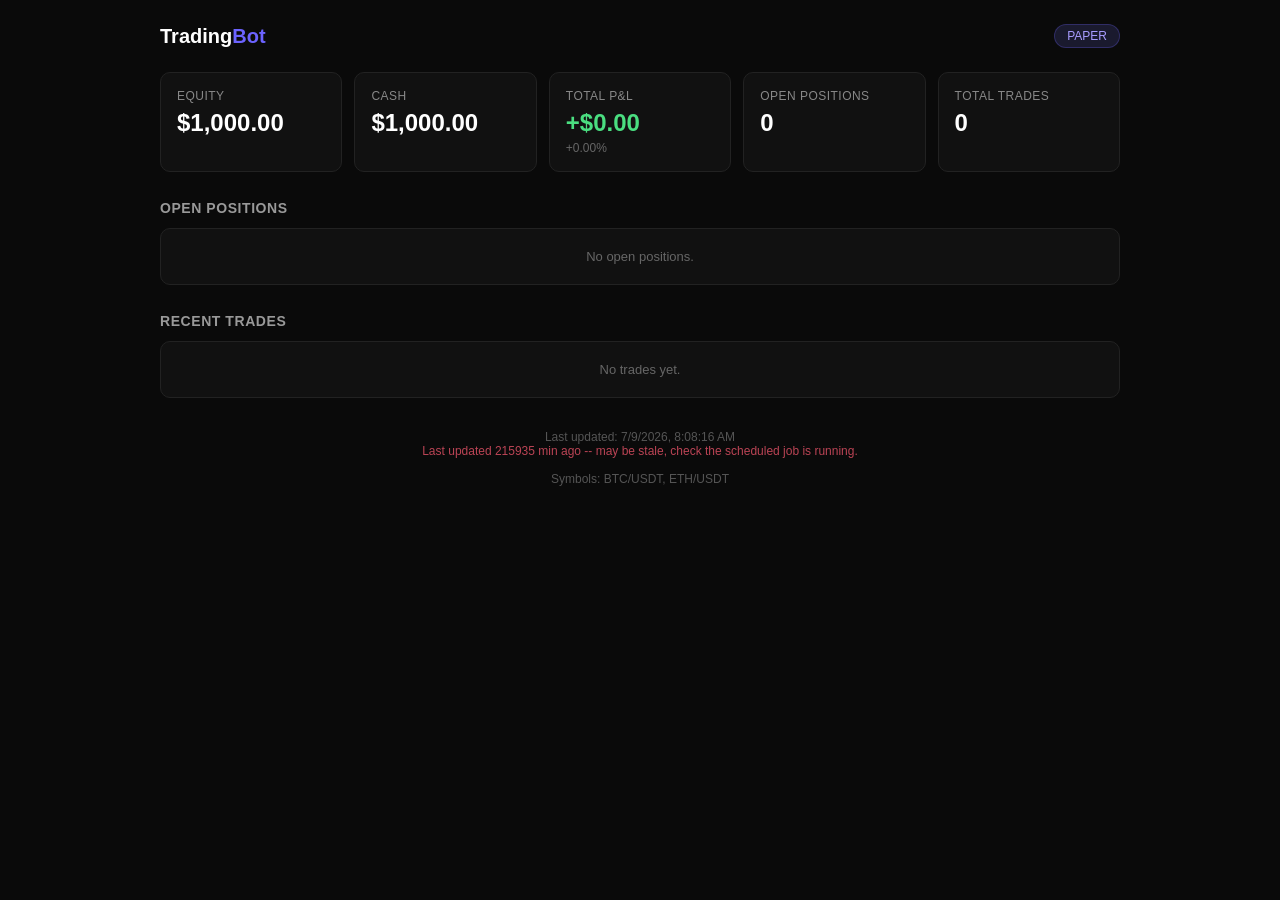
==== trading-bot/index.html @ ac1a1be2 "Update trading bot dashboard [skip ci]" ====
<!DOCTYPE html>
<html lang="en">
<head>
<meta charset="UTF-8">
<meta name="viewport" content="width=device-width, initial-scale=1.0">
<title>Trading Bot Dashboard</title>
<style>
  * { box-sizing: border-box; margin: 0; padding: 0; }
  body {
    font-family: -apple-system, BlinkMacSystemFont, 'Segoe UI', sans-serif;
    background: #0a0a0a; color: #e0e0e0; min-height: 100vh; padding: 24px;
  }
  .wrap { max-width: 960px; margin: 0 auto; }
  header { display: flex; align-items: center; justify-content: space-between; margin-bottom: 24px; flex-wrap: wrap; gap: 12px; }
  h1 { font-size: 20px; font-weight: 800; color: #fff; }
  h1 span { color: #6c63ff; }
  .badge { font-size: 12px; padding: 4px 12px; border-radius: 20px; border: 1px solid #333; color: #999; }
  .badge.paper { background: #1a1a2e; border-color: #6c63ff44; color: #a89cff; }
  .badge.live { background: #2e1a1a; border-color: #ff6c6c44; color: #ff9c9c; }
  .badge.paused { background: #2e2a1a; border-color: #ffcc6c44; color: #ffdc9c; }
  .badge.tripped { background: #2e1a1a; border-color: #ff6c6c44; color: #ff9c9c; }
  .stale { font-size: 12px; color: #b45; }

  .tiles { display: grid; grid-template-columns: repeat(auto-fit, minmax(160px, 1fr)); gap: 12px; margin-bottom: 28px; }
  .tile { background: #111; border: 1px solid #222; border-radius: 10px; padding: 16px; }
  .tile .label { font-size: 12px; color: #888; margin-bottom: 6px; text-transform: uppercase; letter-spacing: 0.04em; }
  .tile .value { font-size: 24px; font-weight: 700; color: #fff; }
  .tile .value.pos { color: #4ade80; }
  .tile .value.neg { color: #f87171; }
  .tile .sub { font-size: 12px; color: #666; margin-top: 4px; }

  h2 { font-size: 14px; color: #999; text-transform: uppercase; letter-spacing: 0.04em; margin: 28px 0 12px; }
  table { width: 100%; border-collapse: collapse; background: #111; border: 1px solid #222; border-radius: 10px; overflow: hidden; }
  th, td { text-align: left; padding: 10px 14px; font-size: 13px; border-bottom: 1px solid #1c1c1c; }
  th { color: #888; font-weight: 600; font-size: 11px; text-transform: uppercase; letter-spacing: 0.03em; }
  tr:last-child td { border-bottom: none; }
  td.num { font-variant-numeric: tabular-nums; }
  .pnl-pos { color: #4ade80; }
  .pnl-neg { color: #f87171; }
  .reason { font-size: 11px; color: #999; background: #1a1a1a; padding: 2px 8px; border-radius: 10px; }
  .empty { color: #666; font-size: 13px; padding: 20px; text-align: center; background: #111; border: 1px solid #222; border-radius: 10px; }
  footer { margin-top: 32px; font-size: 12px; color: #555; text-align: center; }
</style>
</head>
<body>
<div class="wrap">
  <header>
    <h1>Trading<span>Bot</span></h1>
    <div id="badges" style="display:flex; gap:8px; align-items:center;"></div>
  </header>

  <div class="tiles" id="tiles"></div>

  <h2>Open Positions</h2>
  <div id="positions"></div>

  <h2>Recent Trades</h2>
  <div id="trades"></div>

  <footer id="footer"></footer>
</div>

<script>
async function load() {
  let data;
  try {
    const res = await fetch('data.json?_=' + Date.now());
    data = await res.json();
  } catch (e) {
    document.getElementById('tiles').innerHTML = '<div class="empty">No data yet -- the bot hasn\'t run yet.</div>';
    return;
  }
  render(data);
}

function fmt(n, decimals) {
  decimals = decimals === undefined ? 2 : decimals;
  return Number(n).toLocaleString(undefined, { minimumFractionDigits: decimals, maximumFractionDigits: decimals });
}

function render(data) {
  const badges = document.getElementById('badges');
  let badgeHtml = `<span class="badge ${data.mode}">${data.mode.toUpperCase()}</span>`;
  if (data.paused) badgeHtml += `<span class="badge paused">PAUSED</span>`;
  if (data.circuit_breaker_tripped) badgeHtml += `<span class="badge tripped">CIRCUIT BREAKER TRIPPED</span>`;
  badges.innerHTML = badgeHtml;

  const pnl = data.equity - data.starting_balance;
  const pnlPct = data.starting_balance ? (pnl / data.starting_balance * 100) : 0;

  const tiles = [
    { label: 'Equity', value: '$' + fmt(data.equity), sub: null },
    { label: 'Cash', value: '$' + fmt(data.cash), sub: null },
    { label: 'Total P&L', value: (pnl >= 0 ? '+' : '') + '$' + fmt(pnl), sub: (pnlPct >= 0 ? '+' : '') + fmt(pnlPct) + '%', cls: pnl >= 0 ? 'pos' : 'neg' },
    { label: 'Open Positions', value: data.open_positions.length, sub: null },
    { label: 'Total Trades', value: data.total_trades, sub: null },
  ];
  document.getElementById('tiles').innerHTML = tiles.map(t => `
    <div class="tile">
      <div class="label">${t.label}</div>
      <div class="value ${t.cls || ''}">${t.value}</div>
      ${t.sub ? `<div class="sub">${t.sub}</div>` : ''}
    </div>
  `).join('');

  const posEl = document.getElementById('positions');
  if (data.open_positions.length === 0) {
    posEl.innerHTML = '<div class="empty">No open positions.</div>';
  } else {
    posEl.innerHTML = `<table><thead><tr>
      <th>Symbol</th><th>Qty</th><th>Entry</th><th>Stop-loss</th><th>Take-profit</th><th>Opened</th>
    </tr></thead><tbody>` + data.open_positions.map(p => `
      <tr>
        <td>${p.symbol}</td>
        <td class="num">${fmt(p.qty, 6)}</td>
        <td class="num">$${fmt(p.entry_price)}</td>
        <td class="num">$${fmt(p.stop_price)}</td>
        <td class="num">$${fmt(p.take_profit_price)}</td>
        <td>${new Date(p.opened_at).toLocaleString()}</td>
      </tr>`).join('') + `</tbody></table>`;
  }

  const tradesEl = document.getElementById('trades');
  if (data.recent_trades.length === 0) {
    tradesEl.innerHTML = '<div class="empty">No trades yet.</div>';
  } else {
    tradesEl.innerHTML = `<table><thead><tr>
      <th>Symbol</th><th>Entry</th><th>Exit</th><th>P&L</th><th>Reason</th><th>Closed</th>
    </tr></thead><tbody>` + data.recent_trades.map(t => `
      <tr>
        <td>${t.symbol}</td>
        <td class="num">$${fmt(t.entry_price)}</td>
        <td class="num">$${fmt(t.exit_price)}</td>
        <td class="num ${t.pnl >= 0 ? 'pnl-pos' : 'pnl-neg'}">${t.pnl >= 0 ? '+' : ''}$${fmt(t.pnl)}</td>
        <td><span class="reason">${t.reason}</span></td>
        <td>${new Date(t.closed_at).toLocaleString()}</td>
      </tr>`).join('') + `</tbody></table>`;
  }

  const generated = new Date(data.generated_at);
  const ageMinutes = (Date.now() - generated.getTime()) / 60000;
  const staleNote = ageMinutes > 60 ? `<div class="stale">Last updated ${Math.round(ageMinutes)} min ago -- may be stale, check the scheduled job is running.</div>` : '';
  document.getElementById('footer').innerHTML = `Last updated: ${generated.toLocaleString()}${staleNote}<br>Symbols: ${data.symbols.join(', ')}`;
}

load();
</script>
</body>
</html>
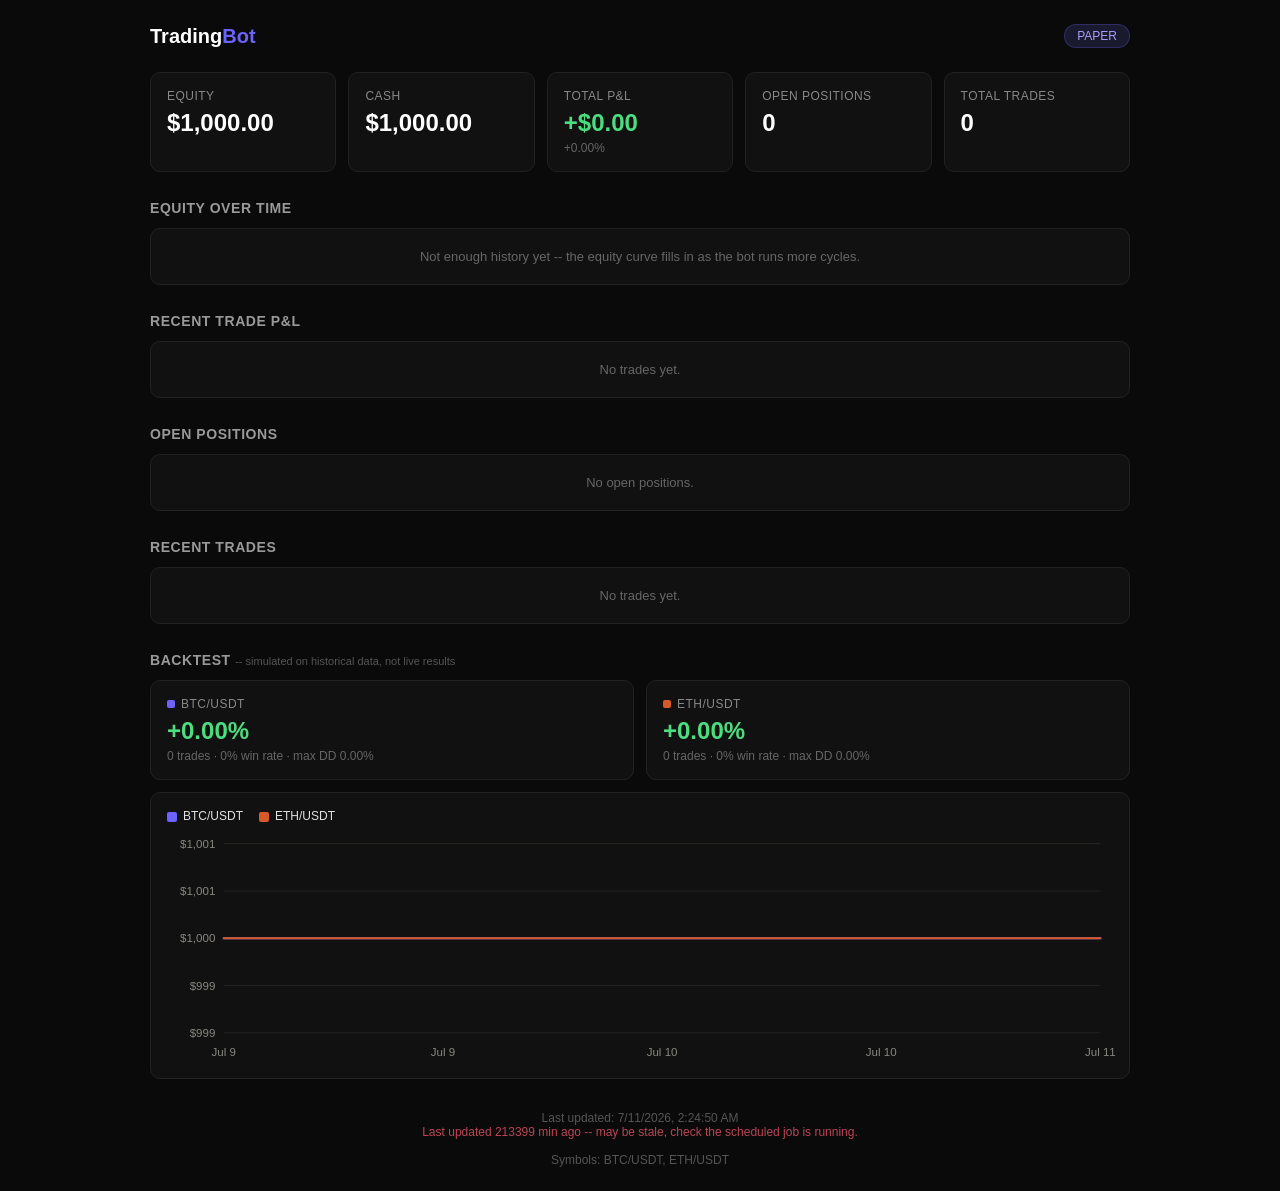
==== commit 770bd0fc: "Update trading bot dashboard [skip ci]" ====
--- a/trading-bot/index.html
+++ b/trading-bot/index.html
@@ -5,15 +5,22 @@
 <meta name="viewport" content="width=device-width, initial-scale=1.0">
 <title>Trading Bot Dashboard</title>
 <style>
+  :root {
+    --surface: #111111; --page: #0a0a0a; --border: #222222;
+    --text-primary: #ffffff; --text-secondary: #e0e0e0; --text-muted: #898781;
+    --grid: #22221f; --baseline: #333330;
+    --series-1: #6c63ff; --series-2: #d95926;
+    --good: #4ade80; --critical: #f87171;
+  }
   * { box-sizing: border-box; margin: 0; padding: 0; }
   body {
     font-family: -apple-system, BlinkMacSystemFont, 'Segoe UI', sans-serif;
-    background: #0a0a0a; color: #e0e0e0; min-height: 100vh; padding: 24px;
-  }
-  .wrap { max-width: 960px; margin: 0 auto; }
+    background: var(--page); color: var(--text-secondary); min-height: 100vh; padding: 24px;
+  }
+  .wrap { max-width: 980px; margin: 0 auto; }
   header { display: flex; align-items: center; justify-content: space-between; margin-bottom: 24px; flex-wrap: wrap; gap: 12px; }
-  h1 { font-size: 20px; font-weight: 800; color: #fff; }
-  h1 span { color: #6c63ff; }
+  h1 { font-size: 20px; font-weight: 800; color: var(--text-primary); }
+  h1 span { color: var(--series-1); }
   .badge { font-size: 12px; padding: 4px 12px; border-radius: 20px; border: 1px solid #333; color: #999; }
   .badge.paper { background: #1a1a2e; border-color: #6c63ff44; color: #a89cff; }
   .badge.live { background: #2e1a1a; border-color: #ff6c6c44; color: #ff9c9c; }
@@ -22,24 +29,38 @@
   .stale { font-size: 12px; color: #b45; }
 
   .tiles { display: grid; grid-template-columns: repeat(auto-fit, minmax(160px, 1fr)); gap: 12px; margin-bottom: 28px; }
-  .tile { background: #111; border: 1px solid #222; border-radius: 10px; padding: 16px; }
+  .tile { background: var(--surface); border: 1px solid var(--border); border-radius: 10px; padding: 16px; }
   .tile .label { font-size: 12px; color: #888; margin-bottom: 6px; text-transform: uppercase; letter-spacing: 0.04em; }
-  .tile .value { font-size: 24px; font-weight: 700; color: #fff; }
-  .tile .value.pos { color: #4ade80; }
-  .tile .value.neg { color: #f87171; }
+  .tile .value { font-size: 24px; font-weight: 700; color: var(--text-primary); }
+  .tile .value.pos { color: var(--good); }
+  .tile .value.neg { color: var(--critical); }
   .tile .sub { font-size: 12px; color: #666; margin-top: 4px; }
 
   h2 { font-size: 14px; color: #999; text-transform: uppercase; letter-spacing: 0.04em; margin: 28px 0 12px; }
-  table { width: 100%; border-collapse: collapse; background: #111; border: 1px solid #222; border-radius: 10px; overflow: hidden; }
+  h2 .note { text-transform: none; font-size: 11px; color: #555; letter-spacing: normal; font-weight: 400; }
+  table { width: 100%; border-collapse: collapse; background: var(--surface); border: 1px solid var(--border); border-radius: 10px; overflow: hidden; }
   th, td { text-align: left; padding: 10px 14px; font-size: 13px; border-bottom: 1px solid #1c1c1c; }
   th { color: #888; font-weight: 600; font-size: 11px; text-transform: uppercase; letter-spacing: 0.03em; }
   tr:last-child td { border-bottom: none; }
   td.num { font-variant-numeric: tabular-nums; }
-  .pnl-pos { color: #4ade80; }
-  .pnl-neg { color: #f87171; }
+  .pnl-pos { color: var(--good); }
+  .pnl-neg { color: var(--critical); }
   .reason { font-size: 11px; color: #999; background: #1a1a1a; padding: 2px 8px; border-radius: 10px; }
-  .empty { color: #666; font-size: 13px; padding: 20px; text-align: center; background: #111; border: 1px solid #222; border-radius: 10px; }
+  .empty { color: #666; font-size: 13px; padding: 20px; text-align: center; background: var(--surface); border: 1px solid var(--border); border-radius: 10px; }
   footer { margin-top: 32px; font-size: 12px; color: #555; text-align: center; }
+
+  /* charts */
+  .chart-card { background: var(--surface); border: 1px solid var(--border); border-radius: 10px; padding: 16px; position: relative; }
+  .chart-card + .chart-card { margin-top: 12px; }
+  .chart-legend { display: flex; gap: 16px; margin-bottom: 8px; font-size: 12px; color: var(--text-secondary); }
+  .chart-legend .swatch { display: inline-block; width: 10px; height: 10px; border-radius: 2px; margin-right: 6px; vertical-align: middle; }
+  .chart-svg { width: 100%; height: auto; display: block; overflow: visible; }
+  .chart-tooltip {
+    position: absolute; pointer-events: none; background: #1a1a1a; border: 1px solid #333;
+    border-radius: 6px; padding: 6px 10px; font-size: 12px; color: var(--text-primary);
+    transform: translate(-50%, -110%); white-space: nowrap; opacity: 0; transition: opacity 0.1s;
+  }
+  .backtest-grid { display: grid; grid-template-columns: repeat(auto-fit, minmax(140px, 1fr)); gap: 12px; margin-bottom: 12px; }
 </style>
 </head>
 <body>
@@ -51,31 +72,195 @@
 
   <div class="tiles" id="tiles"></div>
 
+  <h2>Equity Over Time</h2>
+  <div id="equity-chart"></div>
+
+  <h2>Recent Trade P&amp;L</h2>
+  <div id="pnl-chart"></div>
+
   <h2>Open Positions</h2>
   <div id="positions"></div>
 
   <h2>Recent Trades</h2>
   <div id="trades"></div>
 
+  <div id="backtest-section" style="display:none;">
+    <h2>Backtest <span class="note">-- simulated on historical data, not live results</span></h2>
+    <div id="backtest-summary"></div>
+    <div id="backtest-chart"></div>
+  </div>
+
   <footer id="footer"></footer>
 </div>
 
 <script>
+async function fetchJson(path) {
+  const res = await fetch(path + '?_=' + Date.now());
+  if (!res.ok) throw new Error('not found');
+  return res.json();
+}
+
 async function load() {
-  let data;
   try {
-    const res = await fetch('data.json?_=' + Date.now());
-    data = await res.json();
+    const data = await fetchJson('data.json');
+    render(data);
   } catch (e) {
     document.getElementById('tiles').innerHTML = '<div class="empty">No data yet -- the bot hasn\'t run yet.</div>';
-    return;
-  }
-  render(data);
+  }
+
+  try {
+    const backtest = await fetchJson('backtest_data.json');
+    renderBacktest(backtest);
+  } catch (e) {
+    // no backtest run yet -- fine, section stays hidden
+  }
 }
 
 function fmt(n, decimals) {
   decimals = decimals === undefined ? 2 : decimals;
   return Number(n).toLocaleString(undefined, { minimumFractionDigits: decimals, maximumFractionDigits: decimals });
+}
+
+/* ---------- minimal SVG line chart, no external deps ---------- */
+/* series: [{ name, color, points: [{t: isoString, y: number}] }] */
+function renderLineChart(container, series, opts) {
+  opts = opts || {};
+  const width = 900, height = opts.height || 220;
+  const padL = 54, padR = 12, padT = 12, padB = 28;
+  const innerW = width - padL - padR, innerH = height - padT - padB;
+
+  const allPoints = series.flatMap(s => s.points);
+  if (allPoints.length < 2) {
+    container.innerHTML = '<div class="empty">Not enough data yet for a chart -- check back after a few more cycles.</div>';
+    return;
+  }
+
+  const xs = allPoints.map(p => new Date(p.t).getTime());
+  const ys = allPoints.map(p => p.y);
+  let yMin = Math.min(...ys), yMax = Math.max(...ys);
+  if (yMin === yMax) { yMin -= 1; yMax += 1; }
+  const yPad = (yMax - yMin) * 0.08;
+  yMin -= yPad; yMax += yPad;
+  const xMin = Math.min(...xs), xMax = Math.max(...xs);
+
+  const xScale = t => padL + (xMax === xMin ? 0 : (t - xMin) / (xMax - xMin)) * innerW;
+  const yScale = y => padT + innerH - ((y - yMin) / (yMax - yMin)) * innerH;
+
+  const gridLines = 4;
+  let gridSvg = '';
+  for (let i = 0; i <= gridLines; i++) {
+    const y = padT + (innerH / gridLines) * i;
+    const val = yMax - ((yMax - yMin) / gridLines) * i;
+    gridSvg += `<line x1="${padL}" y1="${y}" x2="${width - padR}" y2="${y}" stroke="var(--grid)" stroke-width="1"/>`;
+    gridSvg += `<text x="${padL - 8}" y="${y + 4}" text-anchor="end" font-size="11" fill="var(--text-muted)">${opts.yPrefix || ''}${fmt(val, opts.yDecimals ?? 0)}</text>`;
+  }
+
+  const xTicks = 4;
+  for (let i = 0; i <= xTicks; i++) {
+    const t = xMin + ((xMax - xMin) / xTicks) * i;
+    const x = xScale(t);
+    const label = new Date(t).toLocaleDateString(undefined, { month: 'short', day: 'numeric' });
+    gridSvg += `<text x="${x}" y="${height - 6}" text-anchor="middle" font-size="11" fill="var(--text-muted)">${label}</text>`;
+  }
+
+  let linesSvg = '';
+  let legendHtml = '';
+  series.forEach(s => {
+    const d = s.points.map((p, i) => `${i === 0 ? 'M' : 'L'} ${xScale(new Date(p.t).getTime())} ${yScale(p.y)}`).join(' ');
+    linesSvg += `<path d="${d}" fill="none" stroke="${s.color}" stroke-width="2" stroke-linecap="round" stroke-linejoin="round"/>`;
+    if (series.length > 1) {
+      legendHtml += `<span><span class="swatch" style="background:${s.color}"></span>${s.name}</span>`;
+    }
+  });
+
+  const cardId = 'chart-' + Math.random().toString(36).slice(2);
+  container.innerHTML = `
+    <div class="chart-card">
+      ${legendHtml ? `<div class="chart-legend">${legendHtml}</div>` : ''}
+      <svg class="chart-svg" id="${cardId}" viewBox="0 0 ${width} ${height}" preserveAspectRatio="none">
+        ${gridSvg}
+        ${linesSvg}
+        <line class="crosshair" x1="0" y1="${padT}" x2="0" y2="${padT + innerH}" stroke="var(--baseline)" stroke-width="1" opacity="0"/>
+        <rect x="${padL}" y="${padT}" width="${innerW}" height="${innerH}" fill="transparent" style="cursor:crosshair" id="${cardId}-overlay"/>
+      </svg>
+      <div class="chart-tooltip" id="${cardId}-tooltip"></div>
+    </div>`;
+
+  const svg = document.getElementById(cardId);
+  const overlay = document.getElementById(cardId + '-overlay');
+  const tooltip = document.getElementById(cardId + '-tooltip');
+  const crosshair = svg.querySelector('.crosshair');
+
+  overlay.addEventListener('mousemove', (evt) => {
+    const rect = svg.getBoundingClientRect();
+    const scaleX = width / rect.width;
+    const mouseX = (evt.clientX - rect.left) * scaleX;
+    const t = xMin + ((mouseX - padL) / innerW) * (xMax - xMin);
+
+    let nearest = null, nearestDist = Infinity;
+    series.forEach(s => {
+      s.points.forEach(p => {
+        const dist = Math.abs(new Date(p.t).getTime() - t);
+        if (dist < nearestDist) { nearestDist = dist; nearest = { s, p }; }
+      });
+    });
+    if (!nearest) return;
+
+    const x = xScale(new Date(nearest.p.t).getTime());
+    crosshair.setAttribute('x1', x); crosshair.setAttribute('x2', x); crosshair.setAttribute('opacity', 1);
+
+    const label = new Date(nearest.p.t).toLocaleString();
+    const valueLine = series.length > 1
+      ? series.map(s => {
+          const pt = s.points.reduce((best, p) => Math.abs(new Date(p.t) - new Date(nearest.p.t)) < Math.abs(new Date(best.t) - new Date(nearest.p.t)) ? p : best, s.points[0]);
+          return `${s.name}: ${opts.yPrefix || ''}${fmt(pt.y, opts.yDecimals ?? 2)}`;
+        }).join(' &middot; ')
+      : `${opts.yPrefix || ''}${fmt(nearest.p.y, opts.yDecimals ?? 2)}`;
+    tooltip.innerHTML = `${label}<br>${valueLine}`;
+    tooltip.style.left = (evt.clientX - rect.left) + 'px';
+    tooltip.style.top = (evt.clientY - rect.top) + 'px';
+    tooltip.style.opacity = 1;
+  });
+  overlay.addEventListener('mouseleave', () => {
+    tooltip.style.opacity = 0;
+    crosshair.setAttribute('opacity', 0);
+  });
+}
+
+/* ---------- minimal bar chart for trade P&L ---------- */
+function renderPnlBarChart(container, trades) {
+  if (trades.length === 0) {
+    container.innerHTML = '<div class="empty">No trades yet.</div>';
+    return;
+  }
+  const ordered = trades.slice().reverse(); // oldest first, left to right
+  const width = 900, height = 160;
+  const padL = 54, padR = 12, padT = 12, padB = 24;
+  const innerW = width - padL - padR, innerH = height - padT - padB;
+
+  const maxAbs = Math.max(...ordered.map(t => Math.abs(t.pnl)), 0.01);
+  const zeroY = padT + innerH / 2;
+  const barW = Math.max(2, innerW / ordered.length - 3);
+
+  let bars = '';
+  ordered.forEach((t, i) => {
+    const x = padL + (innerW / ordered.length) * i + 1.5;
+    const h = (Math.abs(t.pnl) / maxAbs) * (innerH / 2 - 4);
+    const y = t.pnl >= 0 ? zeroY - h : zeroY;
+    const color = t.pnl >= 0 ? 'var(--good)' : 'var(--critical)';
+    bars += `<rect x="${x}" y="${y}" width="${barW}" height="${Math.max(h, 1)}" rx="1.5" fill="${color}">
+      <title>${t.symbol} ${t.pnl >= 0 ? '+' : ''}$${fmt(t.pnl)} (${t.reason})</title>
+    </rect>`;
+  });
+
+  container.innerHTML = `
+    <div class="chart-card">
+      <svg class="chart-svg" viewBox="0 0 ${width} ${height}" preserveAspectRatio="none">
+        <line x1="${padL}" y1="${zeroY}" x2="${width - padR}" y2="${zeroY}" stroke="var(--baseline)" stroke-width="1"/>
+        <text x="${padL - 8}" y="${zeroY + 4}" text-anchor="end" font-size="11" fill="var(--text-muted)">$0</text>
+        ${bars}
+      </svg>
+    </div>`;
 }
 
 function render(data) {
@@ -102,6 +287,18 @@
       ${t.sub ? `<div class="sub">${t.sub}</div>` : ''}
     </div>
   `).join('');
+
+  const equityChartEl = document.getElementById('equity-chart');
+  const history = data.equity_history || [];
+  if (history.length < 2) {
+    equityChartEl.innerHTML = '<div class="empty">Not enough history yet -- the equity curve fills in as the bot runs more cycles.</div>';
+  } else {
+    renderLineChart(equityChartEl, [
+      { name: 'Equity', color: 'var(--series-1)', points: history.map(h => ({ t: h.t, y: h.equity })) }
+    ], { yPrefix: '$', yDecimals: 0 });
+  }
+
+  renderPnlBarChart(document.getElementById('pnl-chart'), data.recent_trades);
 
   const posEl = document.getElementById('positions');
   if (data.open_positions.length === 0) {
@@ -143,6 +340,31 @@
   document.getElementById('footer').innerHTML = `Last updated: ${generated.toLocaleString()}${staleNote}<br>Symbols: ${data.symbols.join(', ')}`;
 }
 
+function renderBacktest(backtest) {
+  const results = backtest.results || [];
+  if (results.length === 0) return;
+
+  document.getElementById('backtest-section').style.display = 'block';
+
+  const colors = ['var(--series-1)', 'var(--series-2)'];
+  document.getElementById('backtest-summary').innerHTML = `<div class="backtest-grid">` +
+    results.map((r, i) => `
+      <div class="tile">
+        <div class="label"><span class="swatch" style="display:inline-block;width:8px;height:8px;border-radius:2px;background:${colors[i % colors.length]};margin-right:6px;"></span>${r.symbol}</div>
+        <div class="value ${r.total_return_pct >= 0 ? 'pos' : 'neg'}">${r.total_return_pct >= 0 ? '+' : ''}${fmt(r.total_return_pct)}%</div>
+        <div class="sub">${r.num_trades} trades &middot; ${fmt(r.win_rate * 100, 0)}% win rate &middot; max DD ${fmt(r.max_drawdown_pct)}%</div>
+      </div>
+    `).join('') + `</div>`;
+
+  const series = results.map((r, i) => ({
+    name: r.symbol,
+    color: colors[i % colors.length],
+    points: r.equity_curve.map(p => ({ t: p.t, y: p.equity })),
+  })).filter(s => s.points.length > 1);
+
+  renderLineChart(document.getElementById('backtest-chart'), series, { yPrefix: '$', yDecimals: 0 });
+}
+
 load();
 </script>
 </body>
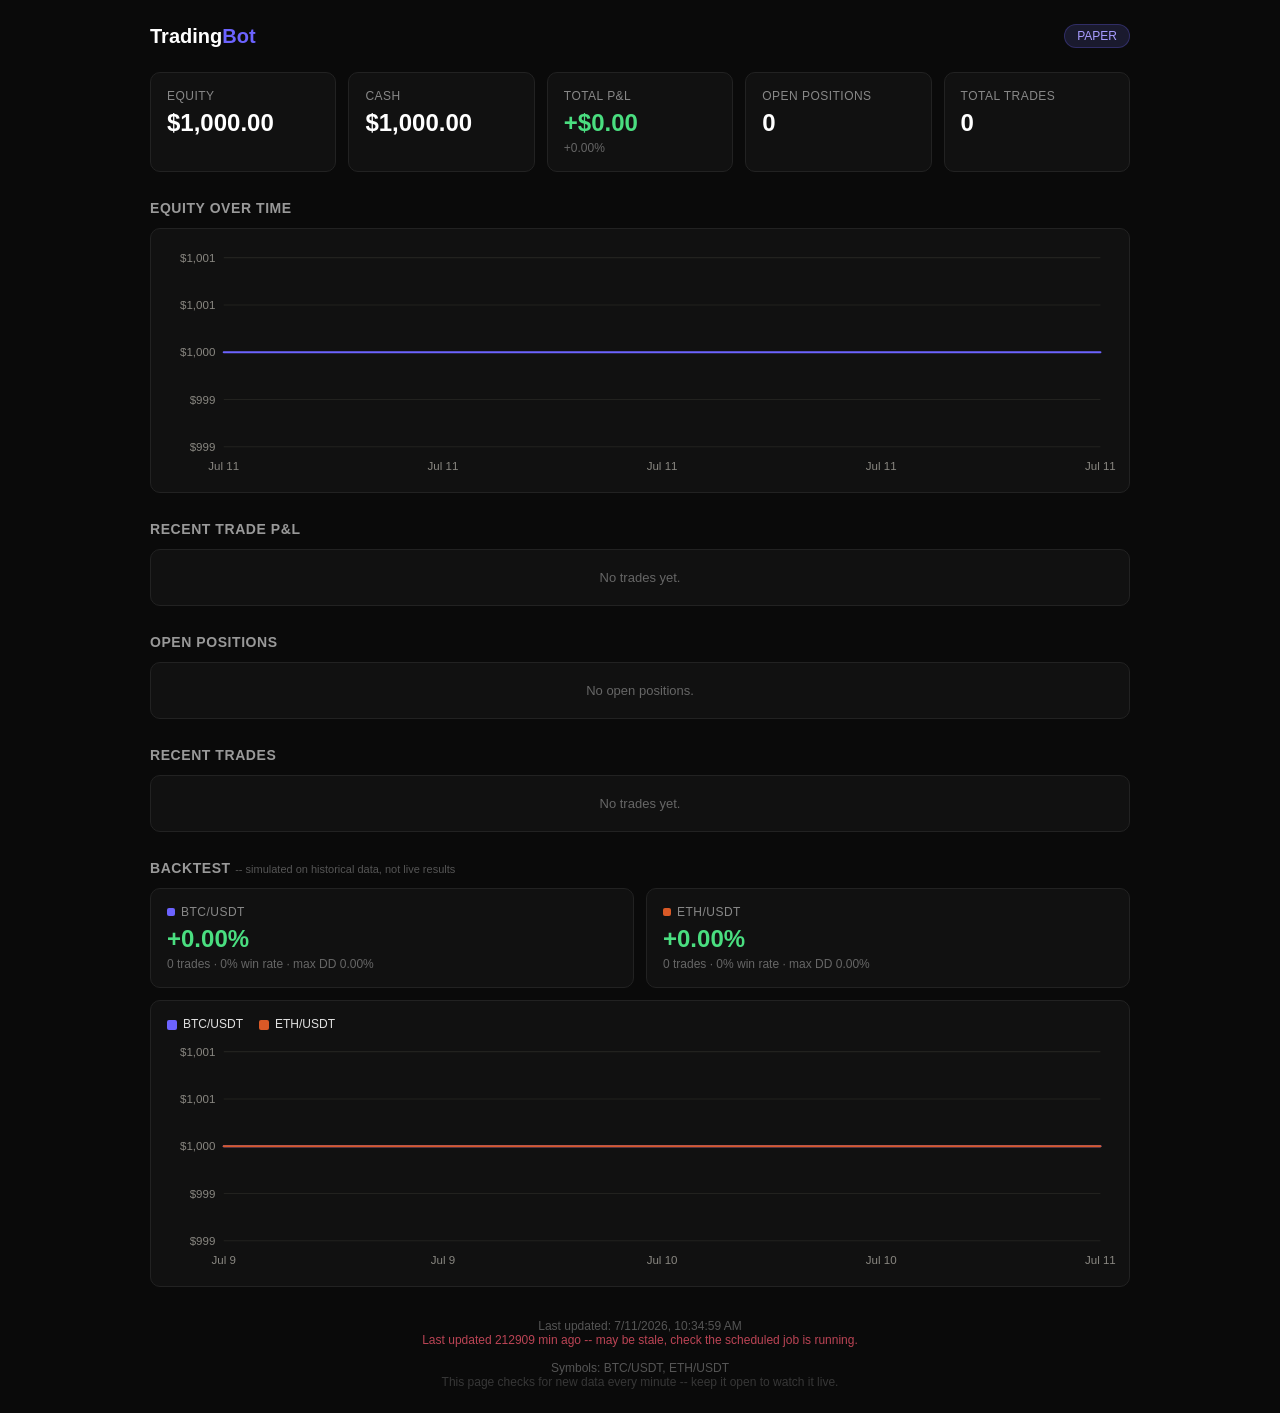
==== commit 099e7ff9: "Update trading bot dashboard [skip ci]" ====
--- a/trading-bot/index.html
+++ b/trading-bot/index.html
@@ -337,7 +337,7 @@
   const generated = new Date(data.generated_at);
   const ageMinutes = (Date.now() - generated.getTime()) / 60000;
   const staleNote = ageMinutes > 60 ? `<div class="stale">Last updated ${Math.round(ageMinutes)} min ago -- may be stale, check the scheduled job is running.</div>` : '';
-  document.getElementById('footer').innerHTML = `Last updated: ${generated.toLocaleString()}${staleNote}<br>Symbols: ${data.symbols.join(', ')}`;
+  document.getElementById('footer').innerHTML = `Last updated: ${generated.toLocaleString()}${staleNote}<br>Symbols: ${data.symbols.join(', ')}<br><span style="opacity:0.6">This page checks for new data every minute -- keep it open to watch it live.</span>`;
 }
 
 function renderBacktest(backtest) {
@@ -365,7 +365,9 @@
   renderLineChart(document.getElementById('backtest-chart'), series, { yPrefix: '$', yDecimals: 0 });
 }
 
+const AUTO_REFRESH_MS = 60000;
 load();
+setInterval(load, AUTO_REFRESH_MS);
 </script>
 </body>
 </html>
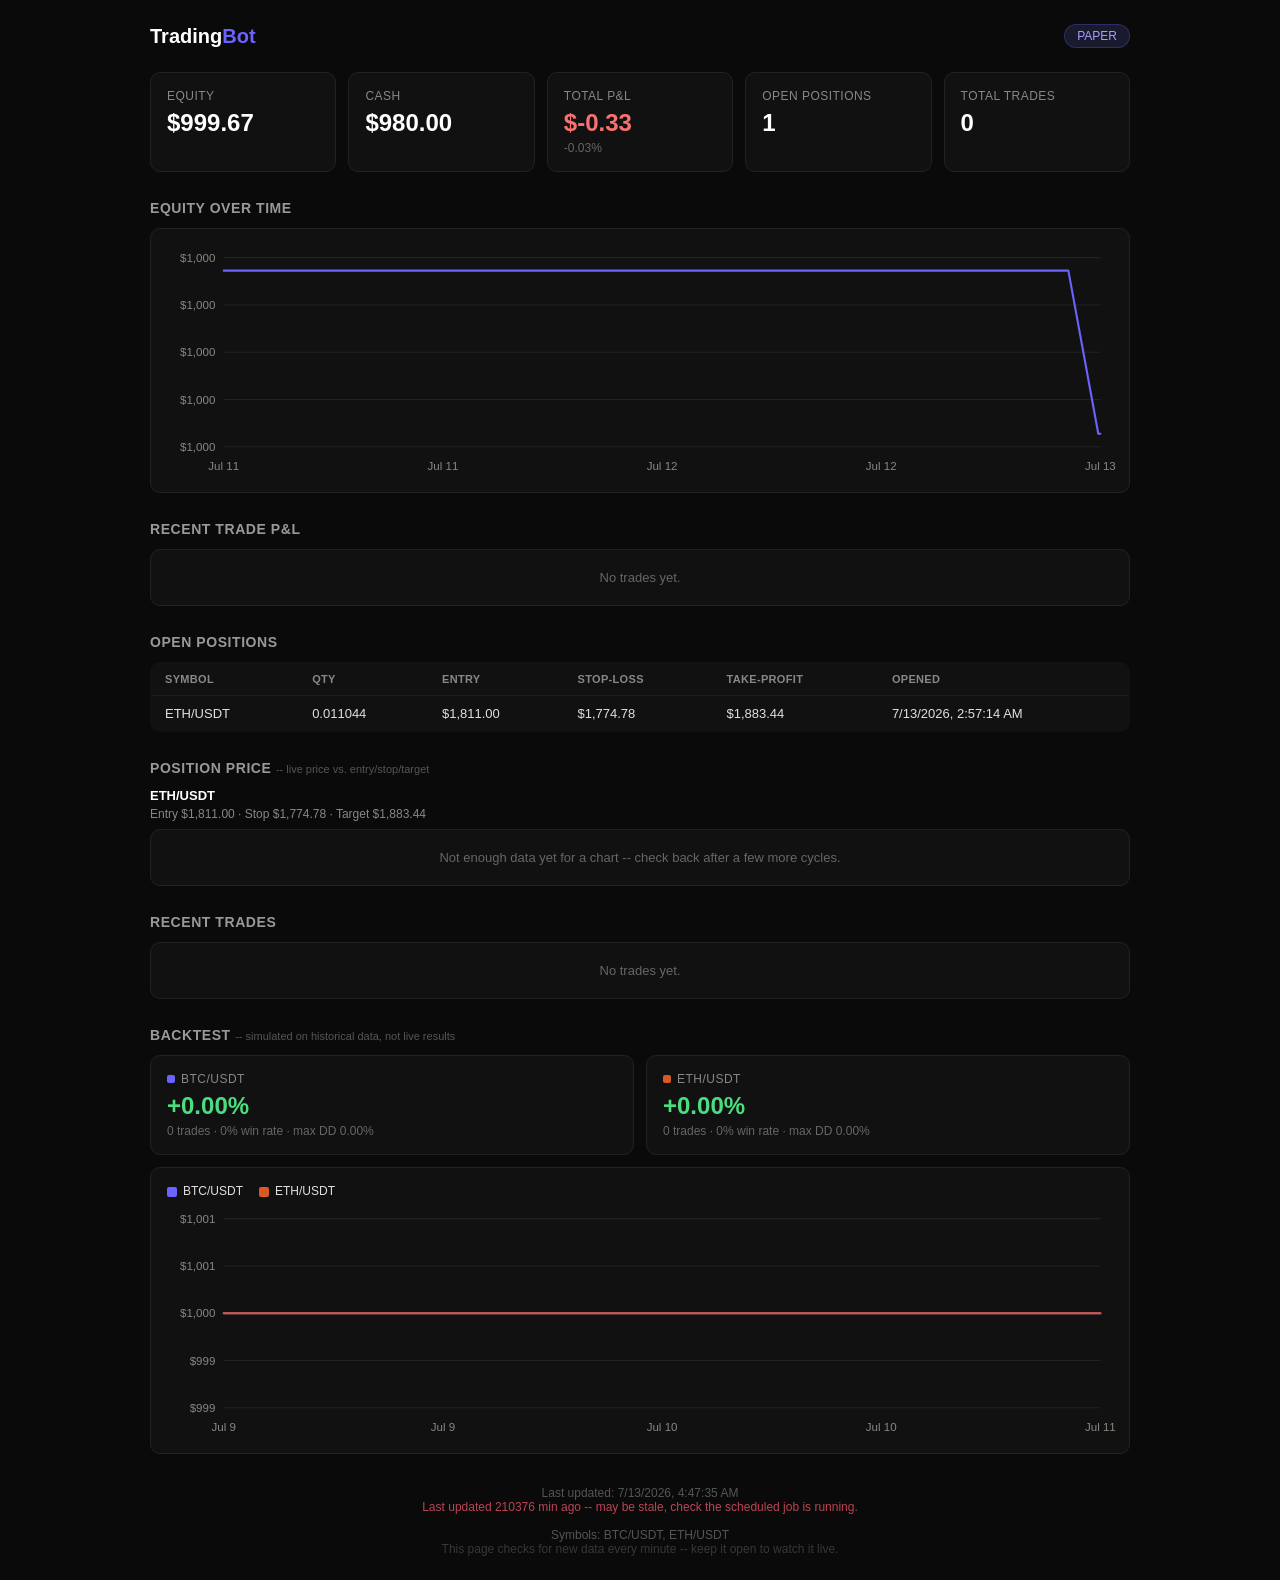
==== commit 43c721d9: "Update trading bot dashboard [skip ci]" ====
--- a/trading-bot/index.html
+++ b/trading-bot/index.html
@@ -61,6 +61,9 @@
     transform: translate(-50%, -110%); white-space: nowrap; opacity: 0; transition: opacity 0.1s;
   }
   .backtest-grid { display: grid; grid-template-columns: repeat(auto-fit, minmax(140px, 1fr)); gap: 12px; margin-bottom: 12px; }
+  .position-chart + .position-chart { margin-top: 16px; }
+  .position-chart-heading { font-size: 13px; color: var(--text-primary); font-weight: 600; margin-bottom: 4px; }
+  .position-chart-sub { font-size: 12px; color: var(--text-muted); margin-bottom: 8px; }
 </style>
 </head>
 <body>
@@ -81,6 +84,11 @@
   <h2>Open Positions</h2>
   <div id="positions"></div>
 
+  <div id="position-price-section" style="display:none;">
+    <h2>Position Price <span class="note">-- live price vs. entry/stop/target</span></h2>
+    <div id="position-price-charts"></div>
+  </div>
+
   <h2>Recent Trades</h2>
   <div id="trades"></div>
 
@@ -136,7 +144,8 @@
   }
 
   const xs = allPoints.map(p => new Date(p.t).getTime());
-  const ys = allPoints.map(p => p.y);
+  const refLines = opts.refLines || [];
+  const ys = allPoints.map(p => p.y).concat(refLines.map(r => r.value));
   let yMin = Math.min(...ys), yMax = Math.max(...ys);
   if (yMin === yMax) { yMin -= 1; yMax += 1; }
   const yPad = (yMax - yMin) * 0.08;
@@ -173,12 +182,20 @@
     }
   });
 
+  let refSvg = '';
+  refLines.forEach(r => {
+    const y = yScale(r.value);
+    refSvg += `<line x1="${padL}" y1="${y}" x2="${width - padR}" y2="${y}" stroke="${r.color}" stroke-width="1.5" stroke-dasharray="4,3"/>`;
+    refSvg += `<text x="${width - padR}" y="${y - 4}" text-anchor="end" font-size="10" fill="${r.color}">${r.label}: ${opts.yPrefix || ''}${fmt(r.value, opts.yDecimals ?? 2)}</text>`;
+  });
+
   const cardId = 'chart-' + Math.random().toString(36).slice(2);
   container.innerHTML = `
     <div class="chart-card">
       ${legendHtml ? `<div class="chart-legend">${legendHtml}</div>` : ''}
       <svg class="chart-svg" id="${cardId}" viewBox="0 0 ${width} ${height}" preserveAspectRatio="none">
         ${gridSvg}
+        ${refSvg}
         ${linesSvg}
         <line class="crosshair" x1="0" y1="${padT}" x2="0" y2="${padT + innerH}" stroke="var(--baseline)" stroke-width="1" opacity="0"/>
         <rect x="${padL}" y="${padT}" width="${innerW}" height="${innerH}" fill="transparent" style="cursor:crosshair" id="${cardId}-overlay"/>
@@ -261,6 +278,45 @@
         ${bars}
       </svg>
     </div>`;
+}
+
+/* ---------- one price chart per open position, entry/stop/target as ref lines ---------- */
+function renderPositionPriceCharts(positions, priceHistory) {
+  const section = document.getElementById('position-price-section');
+  const container = document.getElementById('position-price-charts');
+
+  if (!positions || positions.length === 0) {
+    section.style.display = 'none';
+    container.innerHTML = '';
+    return;
+  }
+
+  section.style.display = 'block';
+  container.innerHTML = positions.map(p => `
+    <div class="position-chart">
+      <div class="position-chart-heading">${p.symbol}</div>
+      <div class="position-chart-sub">Entry $${fmt(p.entry_price)} &middot; Stop $${fmt(p.stop_price)} &middot; Target $${fmt(p.take_profit_price)}</div>
+      <div id="position-chart-${cssId(p.symbol)}"></div>
+    </div>
+  `).join('');
+
+  positions.forEach(p => {
+    const points = (priceHistory[p.symbol] || []).map(pt => ({ t: pt.t, y: pt.price }));
+    renderLineChart(document.getElementById('position-chart-' + cssId(p.symbol)), [
+      { name: p.symbol, color: 'var(--series-1)', points }
+    ], {
+      yPrefix: '$', yDecimals: 2,
+      refLines: [
+        { value: p.entry_price, color: 'var(--text-muted)', label: 'Entry' },
+        { value: p.stop_price, color: 'var(--critical)', label: 'Stop' },
+        { value: p.take_profit_price, color: 'var(--good)', label: 'Target' },
+      ],
+    });
+  });
+}
+
+function cssId(symbol) {
+  return symbol.replace(/[^a-zA-Z0-9]/g, '-');
 }
 
 function render(data) {
@@ -317,6 +373,8 @@
       </tr>`).join('') + `</tbody></table>`;
   }
 
+  renderPositionPriceCharts(data.open_positions, data.price_history || {});
+
   const tradesEl = document.getElementById('trades');
   if (data.recent_trades.length === 0) {
     tradesEl.innerHTML = '<div class="empty">No trades yet.</div>';
